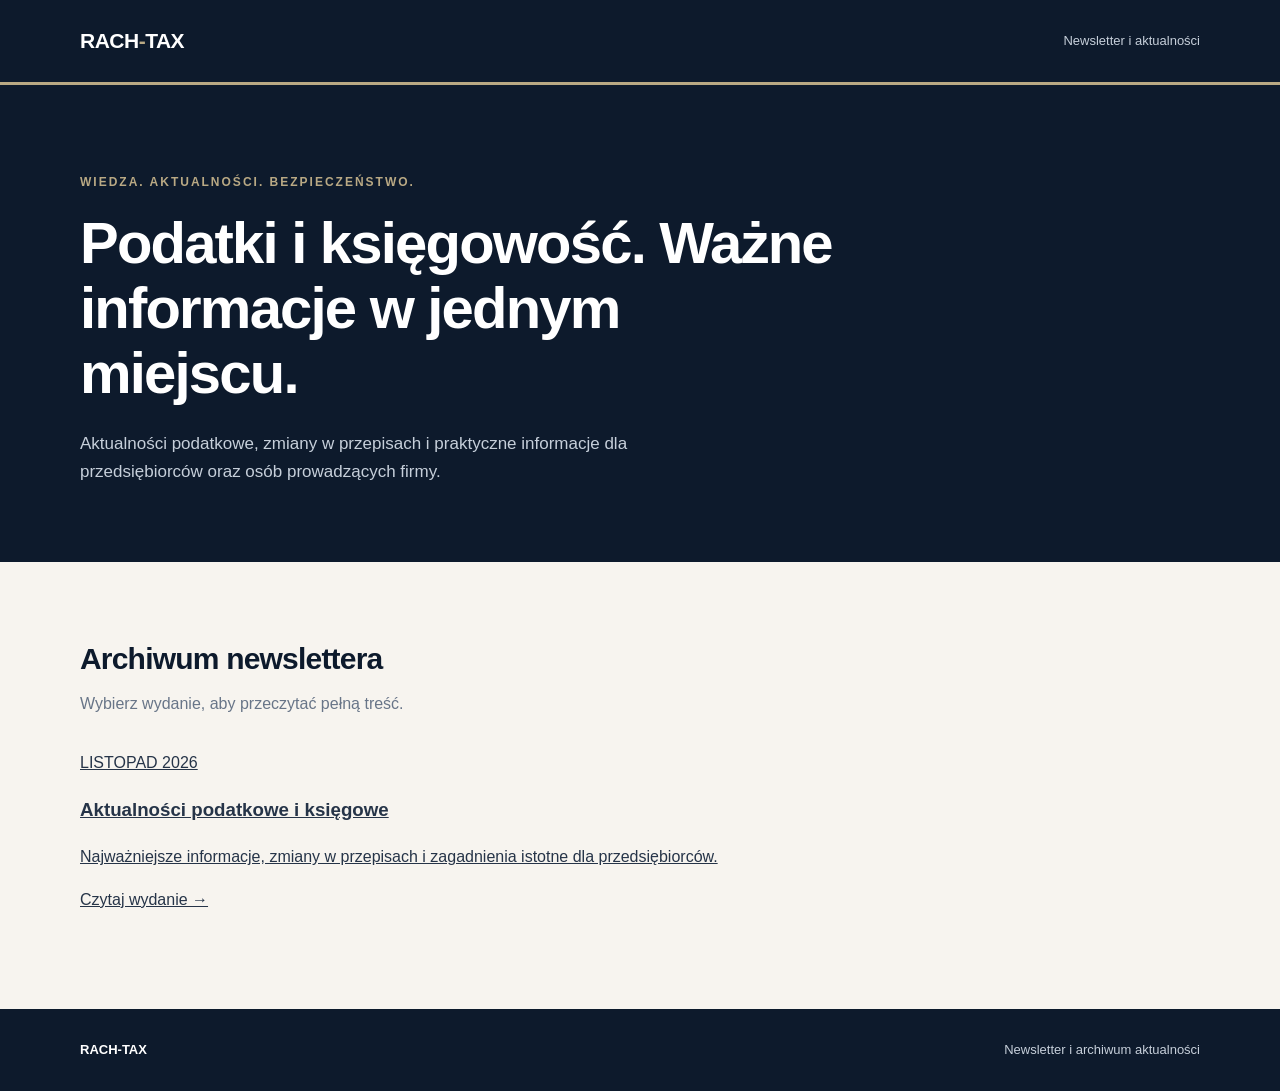
==== index.html @ 169133d6 "Implement archive section in index.html Added archive section with news updates and links." ====
<!doctype html>
<html lang="pl">
<head>
  <meta charset="utf-8">
  <meta name="viewport" content="width=device-width, initial-scale=1">

  <meta name="robots" content="noindex, nofollow">
  <meta name="description" content="Archiwum aktualności podatkowych i księgowych RACH-TAX.">

  <title>Newsletter | RACH-TAX</title>

  <link rel="stylesheet" href="/assets/css/main.css">
</head>

<body>

  <header class="site-header">
    <div class="container header-inner">
      <a class="brand" href="/" aria-label="RACH-TAX - strona główna">
        RACH<span>-</span>TAX
      </a>

      <div class="header-label">
        Newsletter i aktualności
      </div>
    </div>
  </header>

  <main>
    <section class="hero">
      <div class="container">
        <p class="hero-eyebrow">Wiedza. Aktualności. Bezpieczeństwo.</p>

        <h1>Podatki i księgowość. Ważne informacje w jednym miejscu.</h1>

        <p class="hero-description">
          Aktualności podatkowe, zmiany w przepisach i praktyczne
          informacje dla przedsiębiorców oraz osób prowadzących firmy.
        </p>
      </div>
    </section>


<section class="archive">
  <div class="container">

    <div class="section-heading">
      <h2>Archiwum newslettera</h2>
      <p>Wybierz wydanie, aby przeczytać pełną treść.</p>
    </div>

    <div class="archive-grid">

      <a class="archive-card" href="/2026-11/">
        <div class="archive-card-date">
          LISTOPAD 2026
        </div>

        <h3>Aktualności podatkowe i księgowe</h3>

        <p>
          Najważniejsze informacje, zmiany w przepisach
          i zagadnienia istotne dla przedsiębiorców.
        </p>

        <span class="archive-card-link">
          Czytaj wydanie →
        </span>
      </a>

    </div>

  </div>
</section>

  </main>

  <footer class="site-footer">
    <div class="container footer-inner">
      <div class="footer-brand">RACH-TAX</div>

      <div>
        Newsletter i archiwum aktualności
      </div>
    </div>
  </footer>

</body>
</html>
---- assets/css/main.css ----
:root {
  --color-navy: #0D1A2C;
  --color-blue: #1D3557;
  --color-gold: #B9A984;
  --color-paper: #F7F4EF;
  --color-light: #E8EDF5;
  --color-white: #FFFFFF;
  --color-text: #263448;
  --color-muted: #687588;
  --color-border: #DFE4EA;

  --font-heading: "Manrope", Arial, sans-serif;
  --font-body: "Inter", Arial, sans-serif;

  --content-width: 1120px;
}

* {
  box-sizing: border-box;
}

html {
  scroll-behavior: smooth;
}

body {
  margin: 0;
  background: var(--color-paper);
  color: var(--color-text);
  font-family: var(--font-body);
  font-size: 16px;
  line-height: 1.65;
  -webkit-font-smoothing: antialiased;
}

a {
  color: inherit;
}

.container {
  width: min(var(--content-width), calc(100% - 48px));
  margin-inline: auto;
}

.site-header {
  background: var(--color-navy);
  color: var(--color-white);
  border-bottom: 3px solid var(--color-gold);
}

.header-inner {
  min-height: 82px;
  display: flex;
  align-items: center;
  justify-content: space-between;
  gap: 24px;
}

.brand {
  font-family: var(--font-heading);
  font-size: 21px;
  font-weight: 800;
  letter-spacing: -0.5px;
  text-decoration: none;
}

.brand span {
  color: var(--color-gold);
}

.header-label {
  color: #C6CFDA;
  font-size: 13px;
}

.hero {
  padding: 88px 0 76px;
  background: var(--color-navy);
  color: var(--color-white);
}

.hero-eyebrow {
  margin: 0 0 18px;
  color: var(--color-gold);
  font-size: 12px;
  font-weight: 700;
  letter-spacing: 2px;
  text-transform: uppercase;
}

.hero h1 {
  max-width: 760px;
  margin: 0;
  font-family: var(--font-heading);
  font-size: clamp(36px, 6vw, 58px);
  line-height: 1.12;
  letter-spacing: -1.8px;
}

.hero-description {
  max-width: 620px;
  margin: 24px 0 0;
  color: #C6CFDA;
  font-size: 17px;
}

.archive {
  padding: 72px 0 96px;
}

.section-heading {
  margin-bottom: 32px;
}

.section-heading h2 {
  margin: 0;
  color: var(--color-navy);
  font-family: var(--font-heading);
  font-size: 30px;
  letter-spacing: -0.8px;
}

.section-heading p {
  margin: 8px 0 0;
  color: var(--color-muted);
}

.empty-state {
  padding: 48px 32px;
  background: var(--color-white);
  border: 1px solid var(--color-border);
  border-radius: 12px;
  text-align: center;
}

.empty-state h3 {
  margin: 0 0 10px;
  color: var(--color-navy);
  font-family: var(--font-heading);
  font-size: 21px;
}

.empty-state p {
  max-width: 480px;
  margin: 0 auto;
  color: var(--color-muted);
}

.site-footer {
  padding: 30px 0;
  background: var(--color-navy);
  color: #C6CFDA;
  font-size: 13px;
}

.footer-inner {
  display: flex;
  align-items: center;
  justify-content: space-between;
  gap: 20px;
}

.footer-brand {
  color: var(--color-white);
  font-weight: 700;
}

@media (max-width: 600px) {
  .container {
    width: min(var(--content-width), calc(100% - 36px));
  }

  .header-inner {
    min-height: 70px;
  }

  .header-label {
    display: none;
  }

  .hero {
    padding: 64px 0 58px;
  }

  .hero-description {
    font-size: 15px;
  }

  .archive {
    padding: 52px 0 64px;
  }

  .empty-state {
    padding: 36px 20px;
  }

  .footer-inner {
    flex-direction: column;
    align-items: flex-start;
  }
}

/* =========================================
   NEWSLETTER ISSUE
========================================= */

.issue-hero {
  padding: 64px 0;
  background: var(--color-navy);
  color: var(--color-white);
}

.issue-date {
  margin: 0 0 14px;
  color: var(--color-gold);
  font-size: 12px;
  font-weight: 700;
  letter-spacing: 1.5px;
  text-transform: uppercase;
}

.issue-hero h1 {
  max-width: 820px;
  margin: 0;
  font-family: var(--font-heading);
  font-size: clamp(34px, 5vw, 48px);
  line-height: 1.2;
  letter-spacing: -1px;
}

.issue-intro {
  max-width: 760px;
  margin-top: 22px;
  color: #C6CFDA;
  font-size: 17px;
}

.issue-content {
  padding: 64px 0 88px;
}

.issue-layout {
  display: grid;
  grid-template-columns: minmax(0, 760px) minmax(200px, 260px);
  gap: 64px;
  align-items: start;
}

.issue-article h2 {
  margin: 48px 0 16px;
  color: var(--color-navy);
  font-family: var(--font-heading);
  font-size: 27px;
  line-height: 1.3;
}

.issue-article h2:first-child {
  margin-top: 0;
}

.issue-article h3 {
  margin: 28px 0 10px;
  color: var(--color-blue);
  font-family: var(--font-heading);
  font-size: 20px;
}

.issue-article p {
  margin: 0 0 18px;
}

.issue-article ul {
  padding-left: 22px;
}

.issue-article li {
  margin-bottom: 10px;
}

.issue-meta {
  padding: 24px;
  background: var(--color-white);
  border: 1px solid var(--color-border);
  border-radius: 10px;
}

.issue-meta h3 {
  margin: 0 0 14px;
  color: var(--color-navy);
  font-family: var(--font-heading);
  font-size: 17px;
}

.issue-meta p {
  margin: 0;
  color: var(--color-muted);
  font-size: 14px;
}

.issue-back {
  display: inline-block;
  margin-top: 36px;
  color: var(--color-blue);
  font-size: 14px;
  font-weight: 700;
  text-decoration: none;
}

.issue-back:hover {
  text-decoration: underline;
}

@media (max-width: 760px) {
  .issue-layout {
    grid-template-columns: 1fr;
    gap: 36px;
  }

  .issue-content {
    padding: 44px 0 64px;
  }

  .issue-hero {
    padding: 52px 0;
  }

  .issue-article h2 {
    font-size: 24px;
  }
}
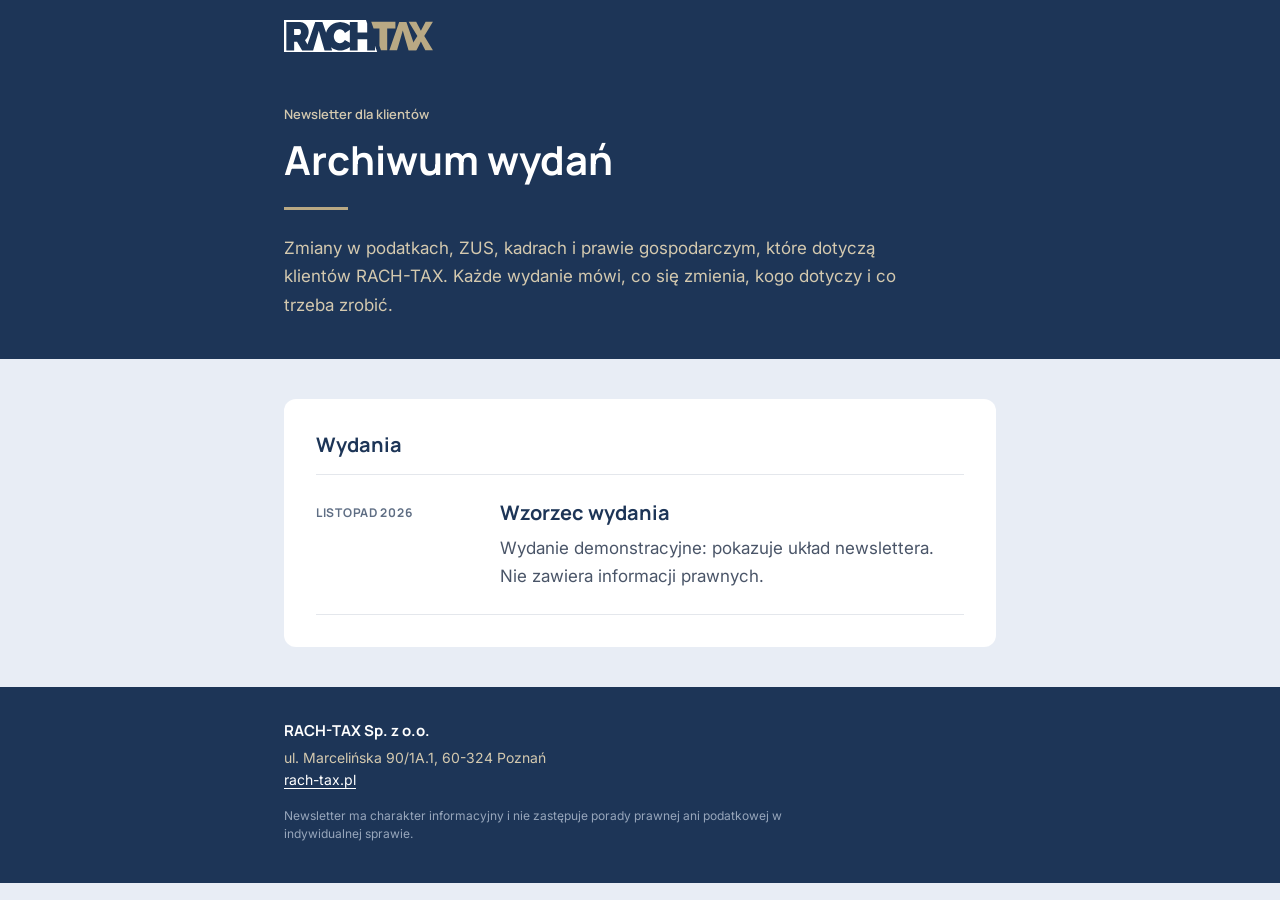
==== commit 6746281a: "Przebudowa strony według systemu projektowego 0.2 - main.css generowany z tokenów (kolory, typografi" ====
--- a/index.html
+++ b/index.html
@@ -1,90 +1,49 @@
-
-<!doctype html>
+<!DOCTYPE html>
 <html lang="pl">
 <head>
   <meta charset="utf-8">
   <meta name="viewport" content="width=device-width, initial-scale=1">
-
   <meta name="robots" content="noindex, nofollow">
-  <meta name="description" content="Archiwum aktualności podatkowych i księgowych RACH-TAX.">
-
-  <title>Newsletter | RACH-TAX</title>
-
+  <meta name="description" content="Archiwum newslettera RACH-TAX dla klientów: zmiany w podatkach, ZUS, kadrach i prawie gospodarczym.">
+  <meta name="color-scheme" content="light dark">
+  <meta name="theme-color" content="#1D3557">
+  <title>Newsletter RACH-TAX: archiwum wydań</title>
+  <link rel="preconnect" href="https://fonts.googleapis.com">
+  <link rel="preconnect" href="https://fonts.gstatic.com" crossorigin>
+  <link rel="stylesheet" href="https://fonts.googleapis.com/css2?family=Inter:wght@400;600&amp;family=Manrope:wght@600;700;800&amp;display=swap">
   <link rel="stylesheet" href="/assets/css/main.css">
 </head>
-
 <body>
-
-  <header class="site-header">
-    <div class="container header-inner">
-      <a class="brand" href="/" aria-label="RACH-TAX - strona główna">
-        RACH<span>-</span>TAX
-      </a>
-
-      <div class="header-label">
-        Newsletter i aktualności
-      </div>
-    </div>
-  </header>
-
-  <main>
-    <section class="hero">
-      <div class="container">
-        <p class="hero-eyebrow">Wiedza. Aktualności. Bezpieczeństwo.</p>
-
-        <h1>Podatki i księgowość. Ważne informacje w jednym miejscu.</h1>
-
-        <p class="hero-description">
-          Aktualności podatkowe, zmiany w przepisach i praktyczne
-          informacje dla przedsiębiorców oraz osób prowadzących firmy.
-        </p>
-      </div>
-    </section>
-
-
-<section class="archive">
+<a class="skip-link" href="#tresc">Przejdź do treści</a>
+<header class="site-header">
   <div class="container">
-
-    <div class="section-heading">
-      <h2>Archiwum newslettera</h2>
-      <p>Wybierz wydanie, aby przeczytać pełną treść.</p>
-    </div>
-
-    <div class="archive-grid">
-
-      <a class="archive-card" href="/2026-11/">
-        <div class="archive-card-date">
-          LISTOPAD 2026
-        </div>
-
-        <h3>Aktualności podatkowe i księgowe</h3>
-
-        <p>
-          Najważniejsze informacje, zmiany w przepisach
-          i zagadnienia istotne dla przedsiębiorców.
-        </p>
-
-        <span class="archive-card-link">
-          Czytaj wydanie →
-        </span>
-      </a>
-
-    </div>
-
+    <a class="logo" href="/" aria-label="Archiwum newslettera RACH-TAX"><img src="/assets/images/logo-negatyw.svg" width="150" height="32" alt="RACH-TAX"></a>
   </div>
-</section>
-
-  </main>
-
-  <footer class="site-footer">
-    <div class="container footer-inner">
-      <div class="footer-brand">RACH-TAX</div>
-
-      <div>
-        Newsletter i archiwum aktualności
-      </div>
-    </div>
-  </footer>
-
+</header>
+<main id="tresc">
+<div class="page-hero">
+  <div class="container"><div class="reading">
+    <p class="eyebrow">Newsletter dla klientów</p>
+    <h1>Archiwum wydań</h1>
+    <hr class="rule">
+    <p class="lead">Zmiany w podatkach, ZUS, kadrach i prawie gospodarczym, które dotyczą klientów RACH-TAX. Każde wydanie mówi, co się zmienia, kogo dotyczy i co trzeba zrobić.</p>
+  </div></div>
+</div>
+<div class="page-body">
+  <div class="container"><section class="archive sheet reading" aria-labelledby="arch-h">
+    <h2 id="arch-h">Wydania</h2>
+    <ol class="issue-list" reversed>
+      <li class="issue-item"><span class="date">listopad 2026</span><div><h3><a href="/2026-11/">Wzorzec wydania</a></h3><p>Wydanie demonstracyjne: pokazuje układ newslettera. Nie zawiera informacji prawnych.</p></div></li>
+    </ol>
+  </section></div>
+</div>
+</main>
+<footer class="site-footer">
+  <div class="container">
+    <p class="name">RACH-TAX Sp. z o.o.</p>
+    <p class="addr">ul. Marcelińska 90/1A.1, 60-324 Poznań<br><a href="https://rach-tax.pl">rach-tax.pl</a></p>
+    <p class="disclaimer">Newsletter ma charakter informacyjny i nie zastępuje porady prawnej ani podatkowej w indywidualnej sprawie.</p>
+  </div>
+</footer>
 </body>
 </html>
--- a/assets/css/main.css
+++ b/assets/css/main.css
@@ -1,331 +1,194 @@
+/* RACH-TAX Newsroom: arkusz strony WWW.
+   PLIK GENEROWANY z DESIGN_TOKENS.json (system projektowy 0.2). Nie edytuj ręcznie:
+   zmiany wprowadzaj w tokenach i wygeneruj arkusz ponownie. */
 
 :root {
-  --color-navy: #0D1A2C;
-  --color-blue: #1D3557;
-  --color-gold: #B9A984;
-  --color-paper: #F7F4EF;
-  --color-light: #E8EDF5;
-  --color-white: #FFFFFF;
-  --color-text: #263448;
-  --color-muted: #687588;
-  --color-border: #DFE4EA;
-
-  --font-heading: "Manrope", Arial, sans-serif;
-  --font-body: "Inter", Arial, sans-serif;
-
-  --content-width: 1120px;
+  --canvas: #E8EDF5;
+  --surface: #FFFFFF;
+  --surface-ivory: #F7F4EF;
+  --navy: #1D3557;
+  --gold: #B9A984;
+  --gold-light: #D4C9AF;
+  --ink: #1A1F2E;
+  --heading: #1D3557;
+  --ink-muted: #4A5568;
+  --ink-meta: #5F6E84;
+  --link: #1D3557;
+  --border: #E4E7EC;
+  --border-strong: #D2D7DF;
+  --on-navy: #FFFFFF;
+  --on-navy-muted: #D4C9AF;
+  --on-navy-subtle: #97A6BB;
+  --status-obowiazuje-bg: #1D3557;
+  --status-obowiazuje-fg: #FFFFFF;
+  --status-uchwalone-bg: #D4C9AF;
+  --status-uchwalone-fg: #1D3557;
+  --space-1: 4px;
+  --space-2: 8px;
+  --space-3: 12px;
+  --space-4: 16px;
+  --space-5: 20px;
+  --space-6: 24px;
+  --space-8: 32px;
+  --space-10: 40px;
+  --radius-sm: 8px;
+  --radius-md: 10px;
+  --radius-lg: 12px;
+  --container-width: 600px;
+  --breakpoint: 620px;
+  --logo-width: 150px;
+  --gold-rule-width: 64px;
+  --font-heading: Manrope, 'Segoe UI', Helvetica, Arial, sans-serif;
+  --font-body: Inter, 'Segoe UI', Helvetica, Arial, sans-serif;
+  --reading-width: 680px;
+  --page-width: 760px;
+  color-scheme: light dark;
 }
 
-* {
-  box-sizing: border-box;
-}
-
-html {
-  scroll-behavior: smooth;
-}
-
-body {
-  margin: 0;
-  background: var(--color-paper);
-  color: var(--color-text);
-  font-family: var(--font-body);
-  font-size: 16px;
-  line-height: 1.65;
-  -webkit-font-smoothing: antialiased;
-}
-
-a {
-  color: inherit;
-}
-
-.container {
-  width: min(var(--content-width), calc(100% - 48px));
-  margin-inline: auto;
-}
-
-.site-header {
-  background: var(--color-navy);
-  color: var(--color-white);
-  border-bottom: 3px solid var(--color-gold);
-}
-
-.header-inner {
-  min-height: 82px;
-  display: flex;
-  align-items: center;
-  justify-content: space-between;
-  gap: 24px;
-}
-
-.brand {
-  font-family: var(--font-heading);
-  font-size: 21px;
-  font-weight: 800;
-  letter-spacing: -0.5px;
-  text-decoration: none;
-}
-
-.brand span {
-  color: var(--color-gold);
-}
-
-.header-label {
-  color: #C6CFDA;
-  font-size: 13px;
-}
-
-.hero {
-  padding: 88px 0 76px;
-  background: var(--color-navy);
-  color: var(--color-white);
-}
-
-.hero-eyebrow {
-  margin: 0 0 18px;
-  color: var(--color-gold);
-  font-size: 12px;
-  font-weight: 700;
-  letter-spacing: 2px;
-  text-transform: uppercase;
-}
-
-.hero h1 {
-  max-width: 760px;
-  margin: 0;
-  font-family: var(--font-heading);
-  font-size: clamp(36px, 6vw, 58px);
-  line-height: 1.12;
-  letter-spacing: -1.8px;
-}
-
-.hero-description {
-  max-width: 620px;
-  margin: 24px 0 0;
-  color: #C6CFDA;
-  font-size: 17px;
-}
-
-.archive {
-  padding: 72px 0 96px;
-}
-
-.section-heading {
-  margin-bottom: 32px;
-}
-
-.section-heading h2 {
-  margin: 0;
-  color: var(--color-navy);
-  font-family: var(--font-heading);
-  font-size: 30px;
-  letter-spacing: -0.8px;
-}
-
-.section-heading p {
-  margin: 8px 0 0;
-  color: var(--color-muted);
-}
-
-.empty-state {
-  padding: 48px 32px;
-  background: var(--color-white);
-  border: 1px solid var(--color-border);
-  border-radius: 12px;
-  text-align: center;
-}
-
-.empty-state h3 {
-  margin: 0 0 10px;
-  color: var(--color-navy);
-  font-family: var(--font-heading);
-  font-size: 21px;
-}
-
-.empty-state p {
-  max-width: 480px;
-  margin: 0 auto;
-  color: var(--color-muted);
-}
-
-.site-footer {
-  padding: 30px 0;
-  background: var(--color-navy);
-  color: #C6CFDA;
-  font-size: 13px;
-}
-
-.footer-inner {
-  display: flex;
-  align-items: center;
-  justify-content: space-between;
-  gap: 20px;
-}
-
-.footer-brand {
-  color: var(--color-white);
-  font-weight: 700;
-}
-
-@media (max-width: 600px) {
-  .container {
-    width: min(var(--content-width), calc(100% - 36px));
-  }
-
-  .header-inner {
-    min-height: 70px;
-  }
-
-  .header-label {
-    display: none;
-  }
-
-  .hero {
-    padding: 64px 0 58px;
-  }
-
-  .hero-description {
-    font-size: 15px;
-  }
-
-  .archive {
-    padding: 52px 0 64px;
-  }
-
-  .empty-state {
-    padding: 36px 20px;
-  }
-
-  .footer-inner {
-    flex-direction: column;
-    align-items: flex-start;
+@media (prefers-color-scheme: dark) {
+  :root {
+    --canvas: #0D1A2C;
+    --surface: #162742;
+    --surface-ivory: #1D3557;
+    --ink: #E8EDF5;
+    --heading: #FFFFFF;
+    --ink-muted: #B4BFCE;
+    --ink-meta: #93A1B5;
+    --link: #D4C9AF;
+    --border: #2A3A55;
+    --border-strong: #3B4D6B;
+    --status-obowiazuje-bg: #E8EDF5;
+    --status-obowiazuje-fg: #1D3557;
   }
 }
 
-/* =========================================
-   NEWSLETTER ISSUE
-========================================= */
+*, *::before, *::after { box-sizing: border-box; }
+html { -webkit-text-size-adjust: 100%; text-size-adjust: 100%; }
+body {
+  margin: 0; background: var(--canvas); color: var(--ink);
+  font-family: var(--font-body); font-size: 17px; line-height: 1.65;
+  -webkit-font-smoothing: antialiased;
+}
+img, svg { display: block; max-width: 100%; height: auto; }
+a { color: var(--link); text-decoration-thickness: 1px; text-underline-offset: 3px; }
+a:hover { text-decoration-thickness: 2px; }
+:focus-visible { outline: 3px solid var(--gold); outline-offset: 3px; border-radius: 4px; }
+h1, h2, h3 { font-family: var(--font-heading); color: var(--heading); margin: 0; text-wrap: balance; }
+p { margin: 0 0 var(--space-4); }
 
-.issue-hero {
-  padding: 64px 0;
-  background: var(--color-navy);
-  color: var(--color-white);
+.skip-link {
+  position: absolute; left: var(--space-4); top: -100px; z-index: 10;
+  background: var(--surface); color: var(--heading); padding: var(--space-2) var(--space-4);
+  border-radius: var(--radius-sm); font-weight: 600;
+}
+.skip-link:focus { top: var(--space-4); }
+
+.container { width: 100%; max-width: var(--page-width); margin: 0 auto; padding: 0 var(--space-6); }
+.reading { max-width: 100%; }
+
+/* Pas nagłówka */
+.site-header { background: var(--navy); }
+.site-header .container { display: flex; align-items: center; justify-content: space-between; gap: var(--space-4); min-height: 72px; }
+.site-header .logo { display: block; width: 150px; }
+.site-header .logo img { width: 150px; height: auto; }
+
+/* Nagłówek strony (archiwum i wydanie) */
+.page-hero { background: var(--navy); color: var(--on-navy); padding: var(--space-8) 0 var(--space-10); }
+.page-hero .eyebrow { font-family: var(--font-heading); font-size: 13px; font-weight: 600; color: var(--on-navy-muted); margin: 0 0 var(--space-3); }
+.page-hero h1 { color: var(--on-navy); font-size: clamp(28px, 4vw, 40px); line-height: 1.15; font-weight: 700; max-width: 22ch; }
+.page-hero .rule { width: var(--gold-rule-width); height: 3px; background: var(--gold); margin: var(--space-6) 0; border: 0; }
+.page-hero .lead { color: var(--on-navy-muted); max-width: 60ch; margin: 0; font-size: 17px; }
+.back { display: inline-block; margin-bottom: var(--space-6); color: var(--on-navy-muted); font-size: 14px; }
+
+.page-body { padding: var(--space-10) 0 var(--space-10); }
+
+/* Archiwum */
+.archive h2 { font-size: 20px; line-height: 1.35; margin-bottom: var(--space-4); }
+.issue-list { list-style: none; margin: 0; padding: 0; border-top: 1px solid var(--border); }
+.issue-item { display: grid; grid-template-columns: 160px 1fr; gap: var(--space-2) var(--space-6); padding: var(--space-6) 0; border-bottom: 1px solid var(--border); }
+.issue-item .date { font-family: var(--font-heading); font-size: 12px; line-height: 20px; font-weight: 700; letter-spacing: .06em; text-transform: uppercase; color: var(--ink-meta); padding-top: 4px; }
+.issue-item h3 { font-size: 20px; line-height: 1.35; margin-bottom: var(--space-2); }
+.issue-item h3 a { color: var(--heading); text-decoration: none; }
+.issue-item h3 a:hover { text-decoration: underline; }
+.issue-item p { color: var(--ink-muted); margin: 0; }
+.empty { color: var(--ink-muted); }
+
+/* Karta treści wydania */
+.sheet { background: var(--surface); border-radius: var(--radius-lg); padding: var(--space-8); }
+.intro { font-size: 18px; }
+.toc { margin: var(--space-8) 0; }
+.toc h2 { font-size: 16px; margin-bottom: var(--space-2); }
+.toc ol { list-style: none; margin: 0; padding: 0; counter-reset: toc; }
+.toc li { counter-increment: toc; display: grid; grid-template-columns: 32px 1fr; padding: 10px 0; border-top: 1px solid var(--border); }
+.toc li::before { content: counter(toc, decimal-leading-zero); font-family: var(--font-heading); font-weight: 700; font-size: 14px; color: var(--ink-meta); }
+.toc a { color: var(--heading); font-weight: 600; text-decoration: none; }
+.toc a:hover { text-decoration: underline; }
+.toc .aud { display: block; font-size: 13px; color: var(--ink-meta); }
+
+.topic { padding-top: var(--space-8); margin-top: var(--space-8); border-top: 1px solid var(--border); scroll-margin-top: var(--space-6); }
+.topic-meta { display: flex; flex-wrap: wrap; align-items: center; gap: var(--space-2); margin-bottom: var(--space-3); }
+.aud { font-size: 13px; line-height: 20px; color: var(--ink-meta); }
+.topic h2 { font-size: 22px; line-height: 1.3; margin-bottom: var(--space-3); }
+.topic .lead { color: var(--ink-muted); }
+.facts { display: grid; grid-template-columns: 150px 1fr; margin: var(--space-2) 0 var(--space-4); }
+.facts dt, .facts dd { margin: 0; padding: 10px 0; border-top: 1px solid var(--border); }
+.facts dt { font-family: var(--font-heading); font-size: 12px; line-height: 24px; font-weight: 700; letter-spacing: .06em; text-transform: uppercase; color: var(--ink-muted); padding-right: var(--space-4); }
+.facts dd { font-size: 16px; }
+.source { font-size: 13px; line-height: 20px; color: var(--ink-meta); }
+.source a { color: var(--ink-meta); }
+
+.badge { display: inline-block; font-family: var(--font-heading); font-size: 12px; line-height: 16px; font-weight: 700; letter-spacing: .06em; text-transform: uppercase; padding: 3px 8px; border-radius: var(--radius-sm); border: 1px solid transparent; }
+.st-obowiazuje { background: var(--status-obowiazuje-bg); color: var(--status-obowiazuje-fg); }
+.st-wchodzi { background: var(--surface); color: var(--heading); border-color: var(--heading); }
+.st-uchwalone { background: var(--status-uchwalone-bg); color: var(--status-uchwalone-fg); }
+.st-projekt { background: var(--surface); color: var(--ink-muted); border-color: var(--border-strong); }
+.st-interpretacja, .st-orzeczenie { background: var(--surface-ivory); color: var(--ink); border-color: var(--gold); }
+.st-komunikat { background: var(--canvas); color: var(--ink); }
+
+.callout { display: grid; grid-template-columns: 4px 1fr; margin: var(--space-8) 0 0; }
+.callout::before { content: ""; background: var(--gold); border-radius: var(--radius-md) 0 0 var(--radius-md); }
+.callout div { background: var(--surface-ivory); padding: 18px 22px; border-radius: 0 var(--radius-md) var(--radius-md) 0; }
+.callout h2 { font-size: 16px; line-height: 1.5; margin-bottom: 6px; }
+.callout p { margin: 0; font-size: 16px; }
+
+.deadlines { margin-top: var(--space-8); }
+.deadlines h2 { font-size: 16px; line-height: 1.5; margin-bottom: var(--space-3); }
+.table-wrap { border: 1px solid var(--border); border-radius: var(--radius-md); overflow: hidden; }
+table { width: 100%; border-collapse: collapse; font-size: 15px; line-height: 1.45; }
+th { background: var(--navy); color: var(--on-navy); text-align: left; font-family: var(--font-heading); font-size: 12px; font-weight: 700; letter-spacing: .06em; text-transform: uppercase; padding: 10px 12px; }
+td { padding: 10px 12px; border-top: 1px solid var(--border); vertical-align: top; }
+tbody tr:nth-child(even) td { background: var(--surface-ivory); }
+td:first-child { font-weight: 600; white-space: nowrap; }
+
+.advisor { margin-top: var(--space-8); padding-top: var(--space-8); border-top: 1px solid var(--border); }
+.advisor h2 { font-size: 16px; line-height: 1.5; margin-bottom: 6px; }
+.advisor p { color: var(--ink-muted); margin: 0; }
+
+.demo-note { font-size: 13px; color: var(--ink-muted); margin: 0 0 var(--space-4); }
+
+/* Stopka */
+.site-footer { background: var(--navy); color: var(--on-navy-muted); padding: var(--space-8) 0 var(--space-10); font-size: 14px; line-height: 1.6; }
+.site-footer .addr { margin: 0; }
+.site-footer .name { font-family: var(--font-heading); font-weight: 700; color: var(--on-navy); font-size: 15px; margin: 0 0 4px; }
+.site-footer a { color: var(--on-navy); }
+.site-footer .disclaimer { color: var(--on-navy-subtle); font-size: 12px; line-height: 1.5; margin: var(--space-4) 0 0; max-width: 70ch; }
+
+@media (max-width: 620px) {
+  body { font-size: 16px; }
+  .container { padding: 0 var(--space-5); }
+  .page-hero { padding: var(--space-6) 0 var(--space-8); }
+  .page-body { padding: var(--space-6) 0 var(--space-8); }
+  .sheet { padding: var(--space-6) var(--space-5); border-radius: var(--radius-md); }
+  .issue-item { grid-template-columns: 1fr; }
+  .facts { grid-template-columns: 1fr; }
+  .facts dt { padding-bottom: 0; }
+  .facts dd { border-top: 0; padding-top: 2px; }
+  .col-who { display: none; }
 }
 
-.issue-date {
-  margin: 0 0 14px;
-  color: var(--color-gold);
-  font-size: 12px;
-  font-weight: 700;
-  letter-spacing: 1.5px;
-  text-transform: uppercase;
+@media print {
+  .site-header, .skip-link, .back { display: none; }
+  body { background: #fff; }
+  .page-hero, .site-footer { background: #fff; color: #000; }
+  .page-hero h1, .page-hero .lead, .site-footer .name { color: #000; }
 }
-
-.issue-hero h1 {
-  max-width: 820px;
-  margin: 0;
-  font-family: var(--font-heading);
-  font-size: clamp(34px, 5vw, 48px);
-  line-height: 1.2;
-  letter-spacing: -1px;
-}
-
-.issue-intro {
-  max-width: 760px;
-  margin-top: 22px;
-  color: #C6CFDA;
-  font-size: 17px;
-}
-
-.issue-content {
-  padding: 64px 0 88px;
-}
-
-.issue-layout {
-  display: grid;
-  grid-template-columns: minmax(0, 760px) minmax(200px, 260px);
-  gap: 64px;
-  align-items: start;
-}
-
-.issue-article h2 {
-  margin: 48px 0 16px;
-  color: var(--color-navy);
-  font-family: var(--font-heading);
-  font-size: 27px;
-  line-height: 1.3;
-}
-
-.issue-article h2:first-child {
-  margin-top: 0;
-}
-
-.issue-article h3 {
-  margin: 28px 0 10px;
-  color: var(--color-blue);
-  font-family: var(--font-heading);
-  font-size: 20px;
-}
-
-.issue-article p {
-  margin: 0 0 18px;
-}
-
-.issue-article ul {
-  padding-left: 22px;
-}
-
-.issue-article li {
-  margin-bottom: 10px;
-}
-
-.issue-meta {
-  padding: 24px;
-  background: var(--color-white);
-  border: 1px solid var(--color-border);
-  border-radius: 10px;
-}
-
-.issue-meta h3 {
-  margin: 0 0 14px;
-  color: var(--color-navy);
-  font-family: var(--font-heading);
-  font-size: 17px;
-}
-
-.issue-meta p {
-  margin: 0;
-  color: var(--color-muted);
-  font-size: 14px;
-}
-
-.issue-back {
-  display: inline-block;
-  margin-top: 36px;
-  color: var(--color-blue);
-  font-size: 14px;
-  font-weight: 700;
-  text-decoration: none;
-}
-
-.issue-back:hover {
-  text-decoration: underline;
-}
-
-@media (max-width: 760px) {
-  .issue-layout {
-    grid-template-columns: 1fr;
-    gap: 36px;
-  }
-
-  .issue-content {
-    padding: 44px 0 64px;
-  }
-
-  .issue-hero {
-    padding: 52px 0;
-  }
-
-  .issue-article h2 {
-    font-size: 24px;
-  }
-}
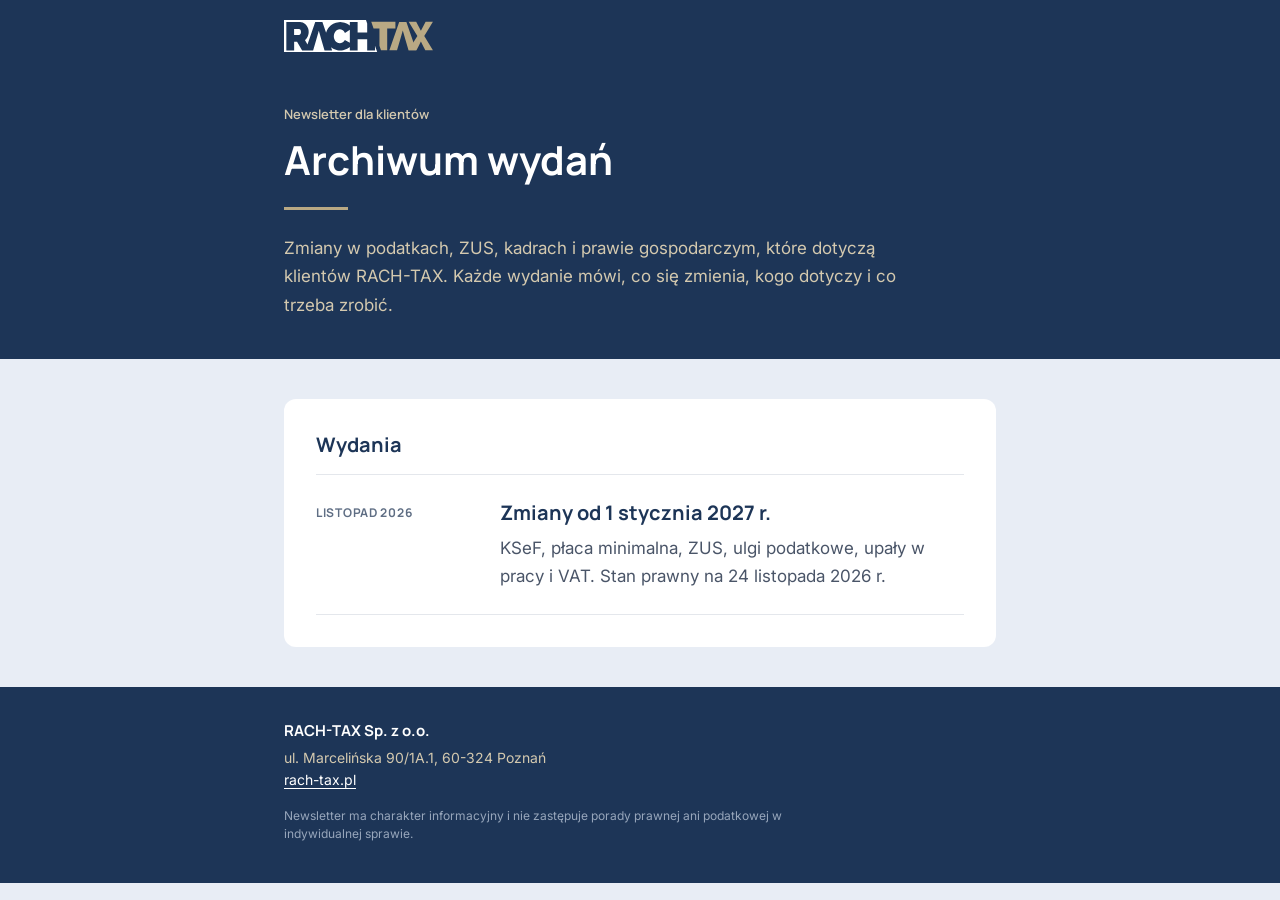
==== commit 9c39028e: "Wydanie 2026-11: Zmiany od 1 stycznia 2027 r. (stan prawny na 24.11.2026) - strona wydania zastępuje" ====
--- a/index.html
+++ b/index.html
@@ -8,6 +8,7 @@
   <meta name="color-scheme" content="light dark">
   <meta name="theme-color" content="#1D3557">
   <title>Newsletter RACH-TAX: archiwum wydań</title>
+  <link rel="icon" href="[data-uri]" sizes="64x64" type="image/png">
   <link rel="preconnect" href="https://fonts.googleapis.com">
   <link rel="preconnect" href="https://fonts.gstatic.com" crossorigin>
   <link rel="stylesheet" href="https://fonts.googleapis.com/css2?family=Inter:wght@400;600&amp;family=Manrope:wght@600;700;800&amp;display=swap">
@@ -33,7 +34,7 @@
   <div class="container"><section class="archive sheet reading" aria-labelledby="arch-h">
     <h2 id="arch-h">Wydania</h2>
     <ol class="issue-list" reversed>
-      <li class="issue-item"><span class="date">listopad 2026</span><div><h3><a href="/2026-11/">Wzorzec wydania</a></h3><p>Wydanie demonstracyjne: pokazuje układ newslettera. Nie zawiera informacji prawnych.</p></div></li>
+      <li class="issue-item"><span class="date">listopad 2026</span><div><h3><a href="/2026-11/">Zmiany od 1 stycznia 2027 r.</a></h3><p>KSeF, płaca minimalna, ZUS, ulgi podatkowe, upały w pracy i VAT. Stan prawny na 24 listopada 2026 r.</p></div></li>
     </ol>
   </section></div>
 </div>
--- a/assets/css/main.css
+++ b/assets/css/main.css
@@ -16,6 +16,7 @@
   --link: #1D3557;
   --border: #E4E7EC;
   --border-strong: #D2D7DF;
+  --navy-line: #34507A;
   --on-navy: #FFFFFF;
   --on-navy-muted: #D4C9AF;
   --on-navy-subtle: #97A6BB;
@@ -136,6 +137,8 @@
 .facts dd { font-size: 16px; }
 .source { font-size: 13px; line-height: 20px; color: var(--ink-meta); }
 .source a { color: var(--ink-meta); }
+.source p { margin: 0; }
+.source ul { margin: 4px 0 0; padding-left: 18px; }
 
 .badge { display: inline-block; font-family: var(--font-heading); font-size: 12px; line-height: 16px; font-weight: 700; letter-spacing: .06em; text-transform: uppercase; padding: 3px 8px; border-radius: var(--radius-sm); border: 1px solid transparent; }
 .st-obowiazuje { background: var(--status-obowiazuje-bg); color: var(--status-obowiazuje-fg); }
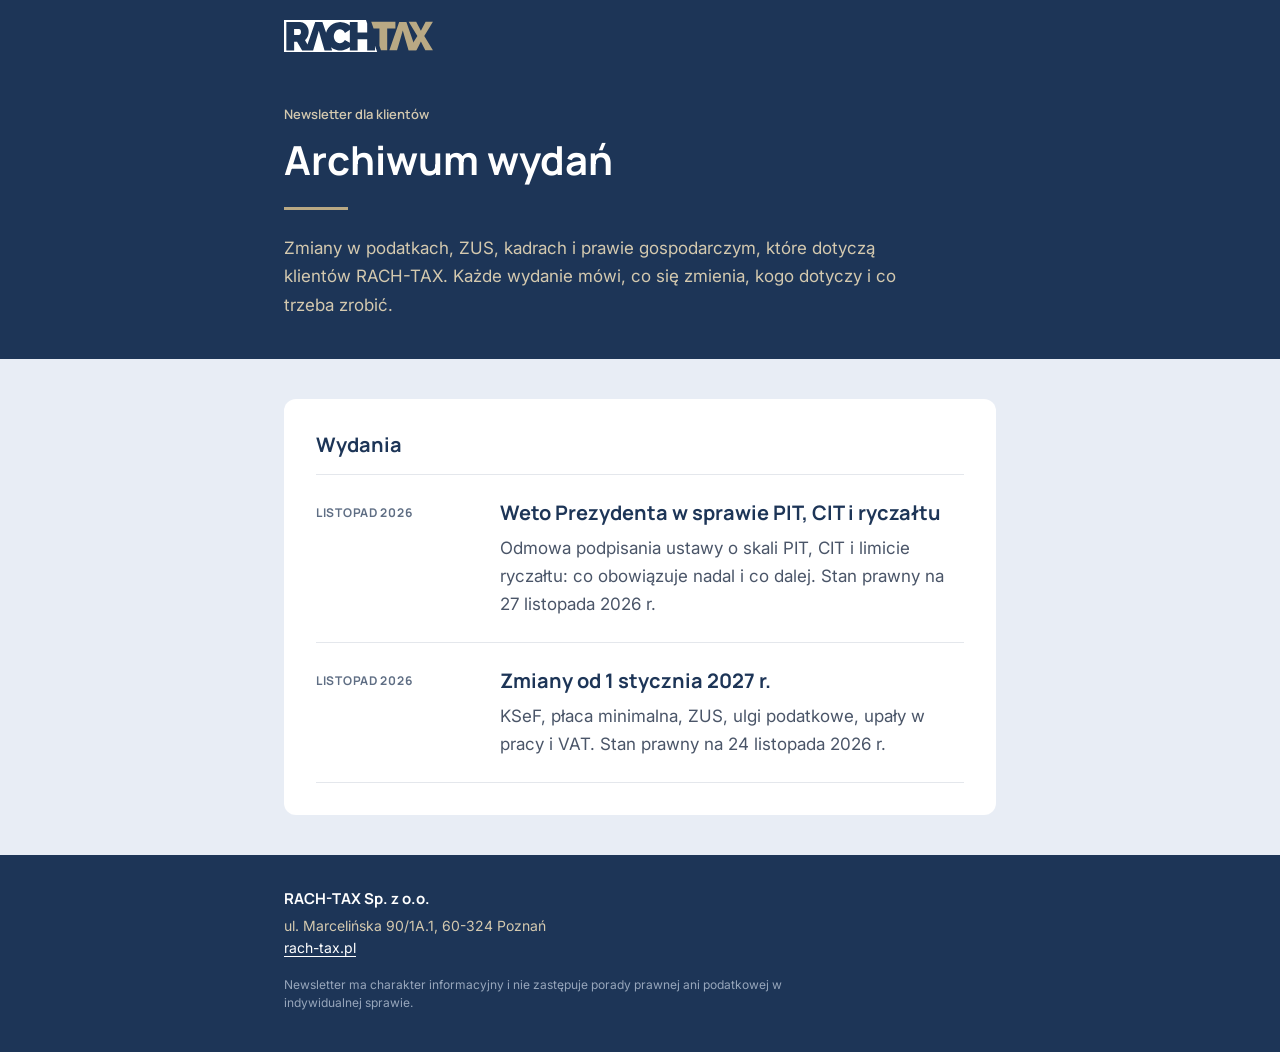
==== commit ee6b2b5e: "Wydanie 2026-11A (dodatkowe): weto Prezydenta w sprawie PIT, CIT i ryczałtu (stan prawny na 27.11.20" ====
--- a/index.html
+++ b/index.html
@@ -34,6 +34,7 @@
   <div class="container"><section class="archive sheet reading" aria-labelledby="arch-h">
     <h2 id="arch-h">Wydania</h2>
     <ol class="issue-list" reversed>
+      <li class="issue-item"><span class="date">listopad 2026</span><div><h3><a href="/2026-11a/">Weto Prezydenta w sprawie PIT, CIT i ryczałtu</a></h3><p>Odmowa podpisania ustawy o skali PIT, CIT i limicie ryczałtu: co obowiązuje nadal i co dalej. Stan prawny na 27 listopada 2026 r.</p></div></li>
       <li class="issue-item"><span class="date">listopad 2026</span><div><h3><a href="/2026-11/">Zmiany od 1 stycznia 2027 r.</a></h3><p>KSeF, płaca minimalna, ZUS, ulgi podatkowe, upały w pracy i VAT. Stan prawny na 24 listopada 2026 r.</p></div></li>
     </ol>
   </section></div>
